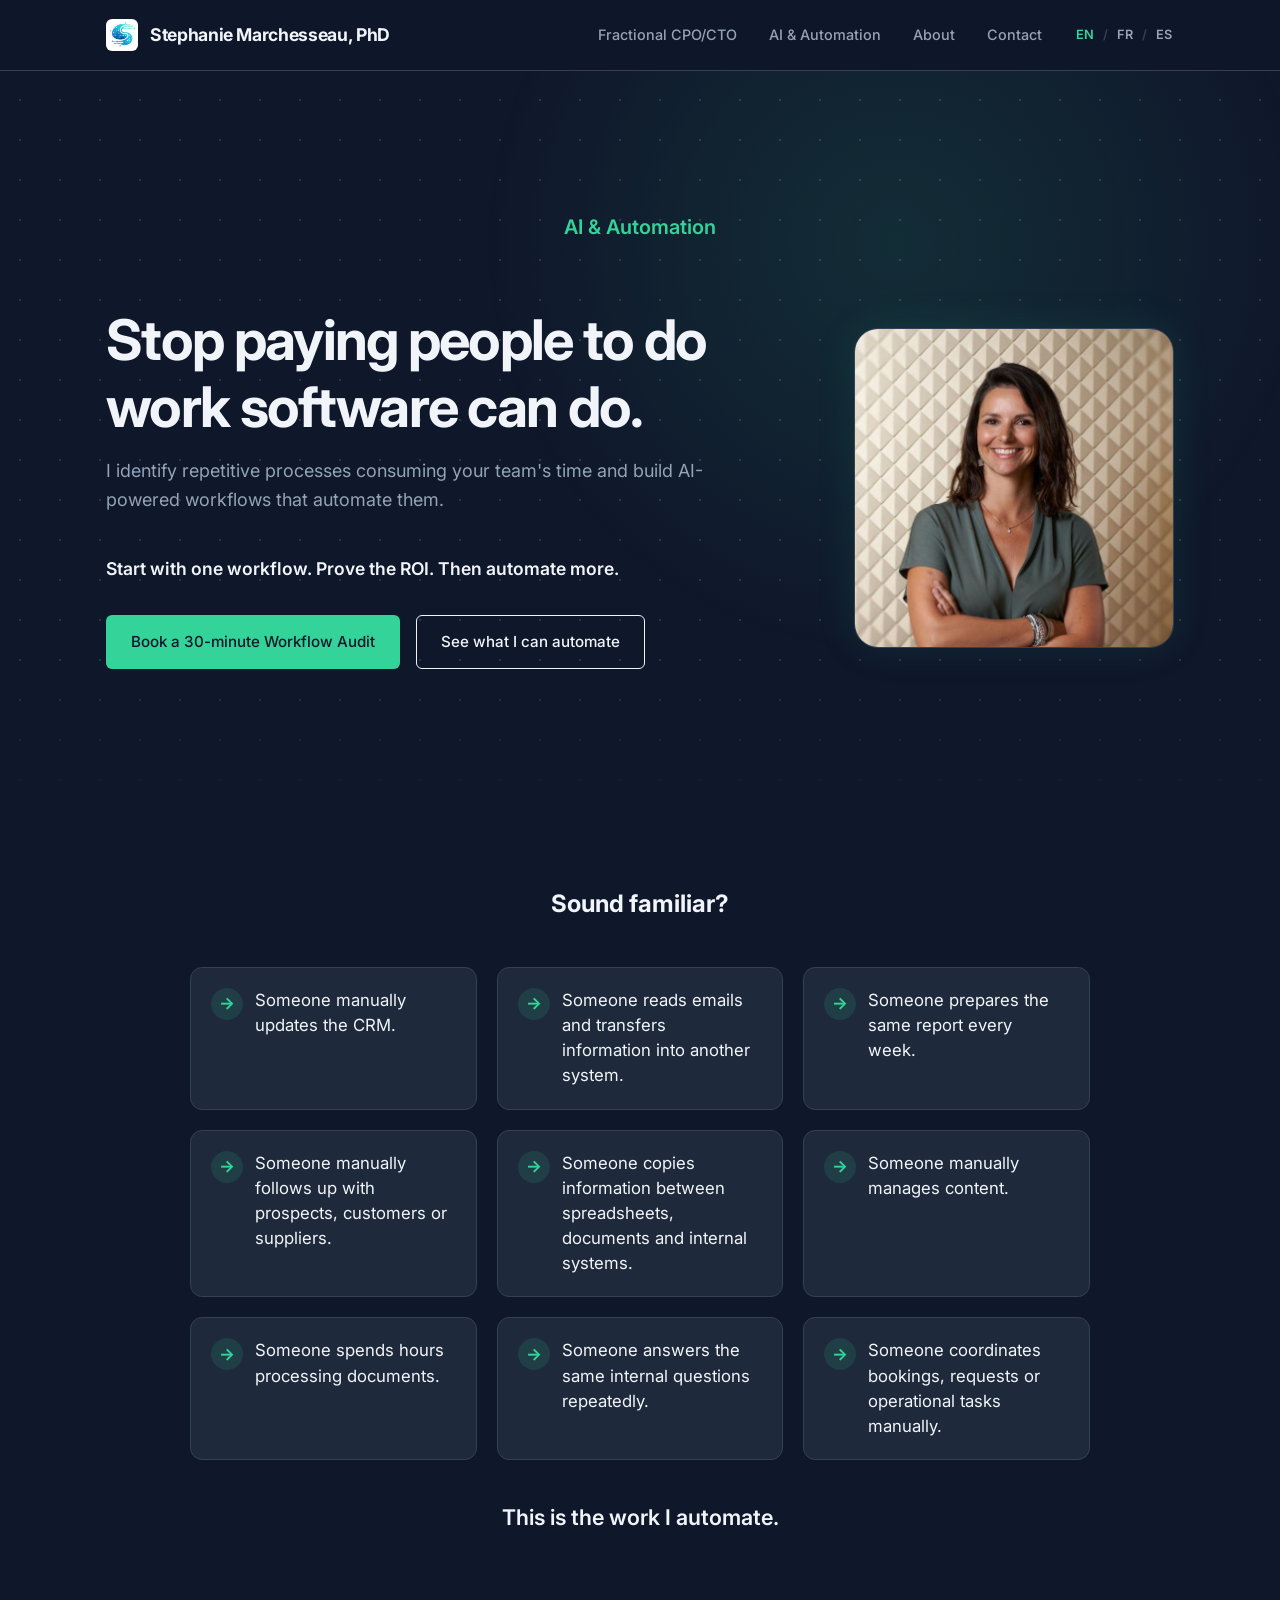
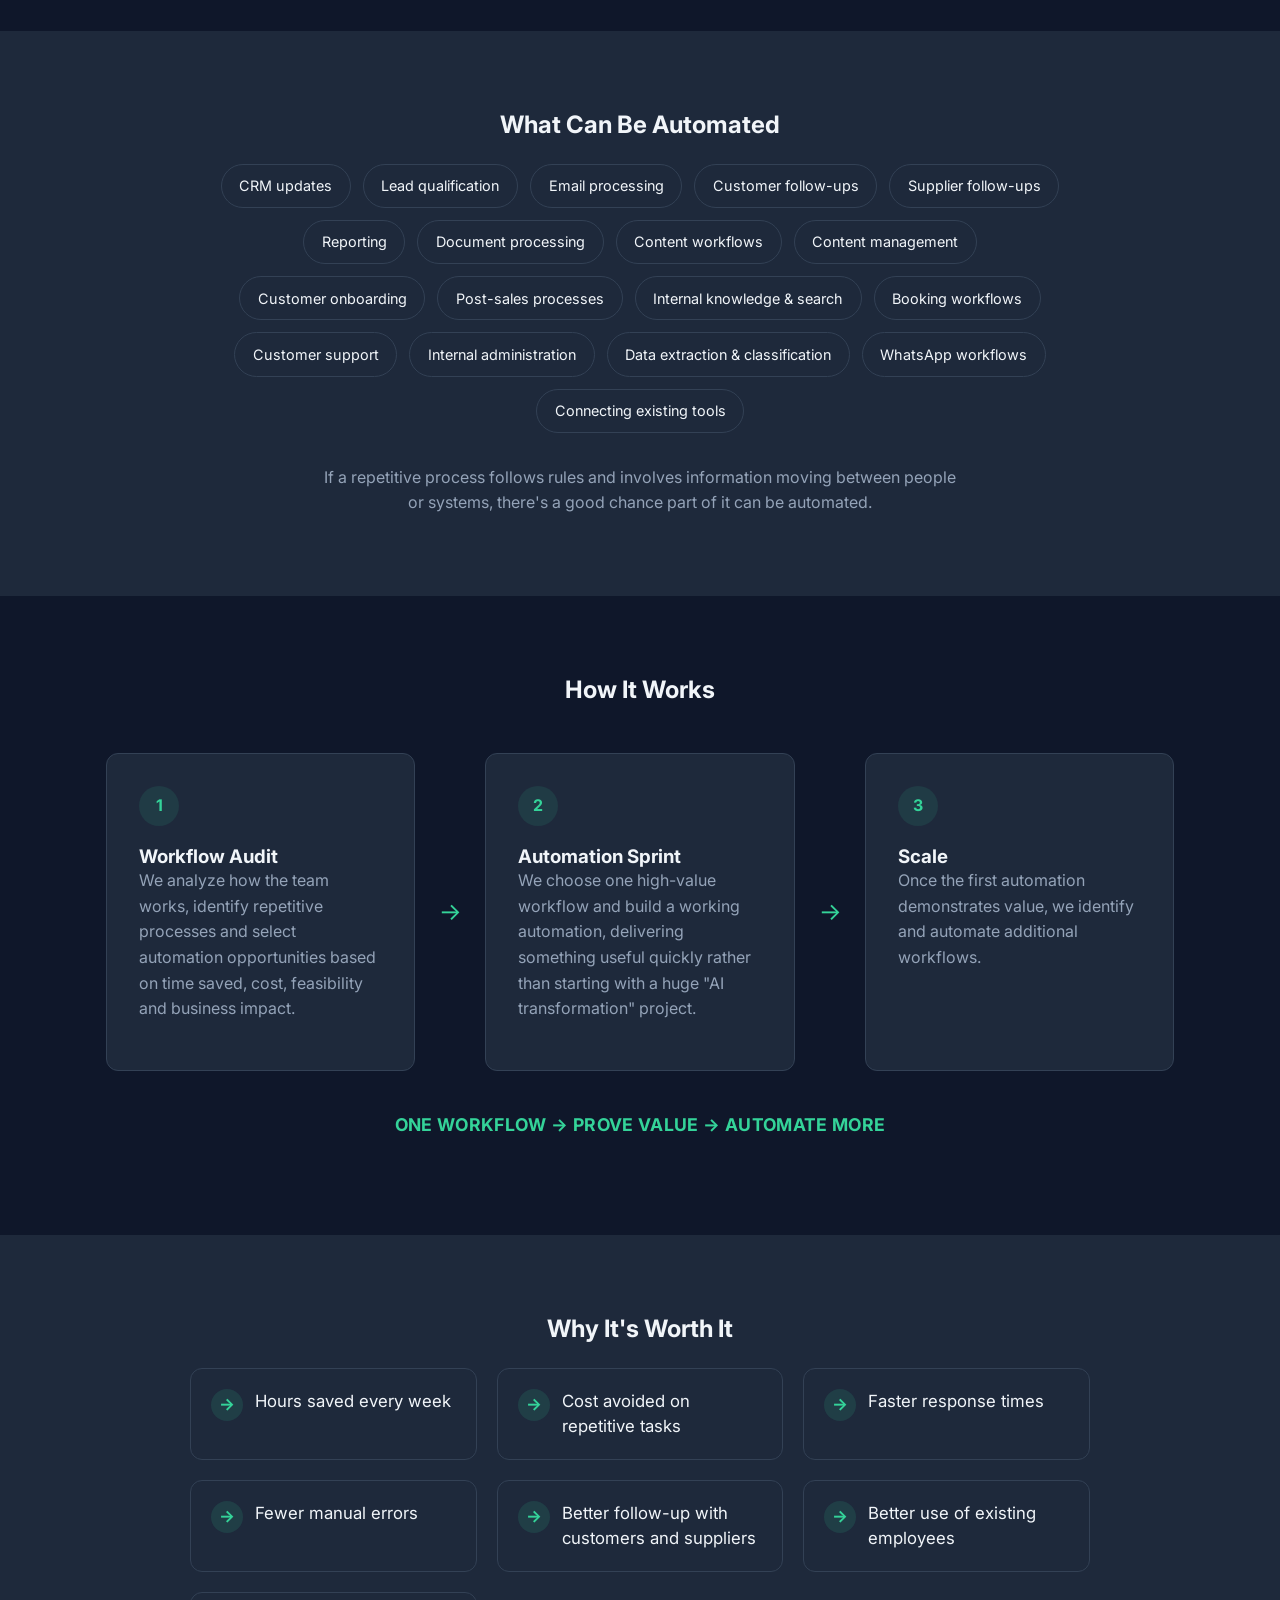
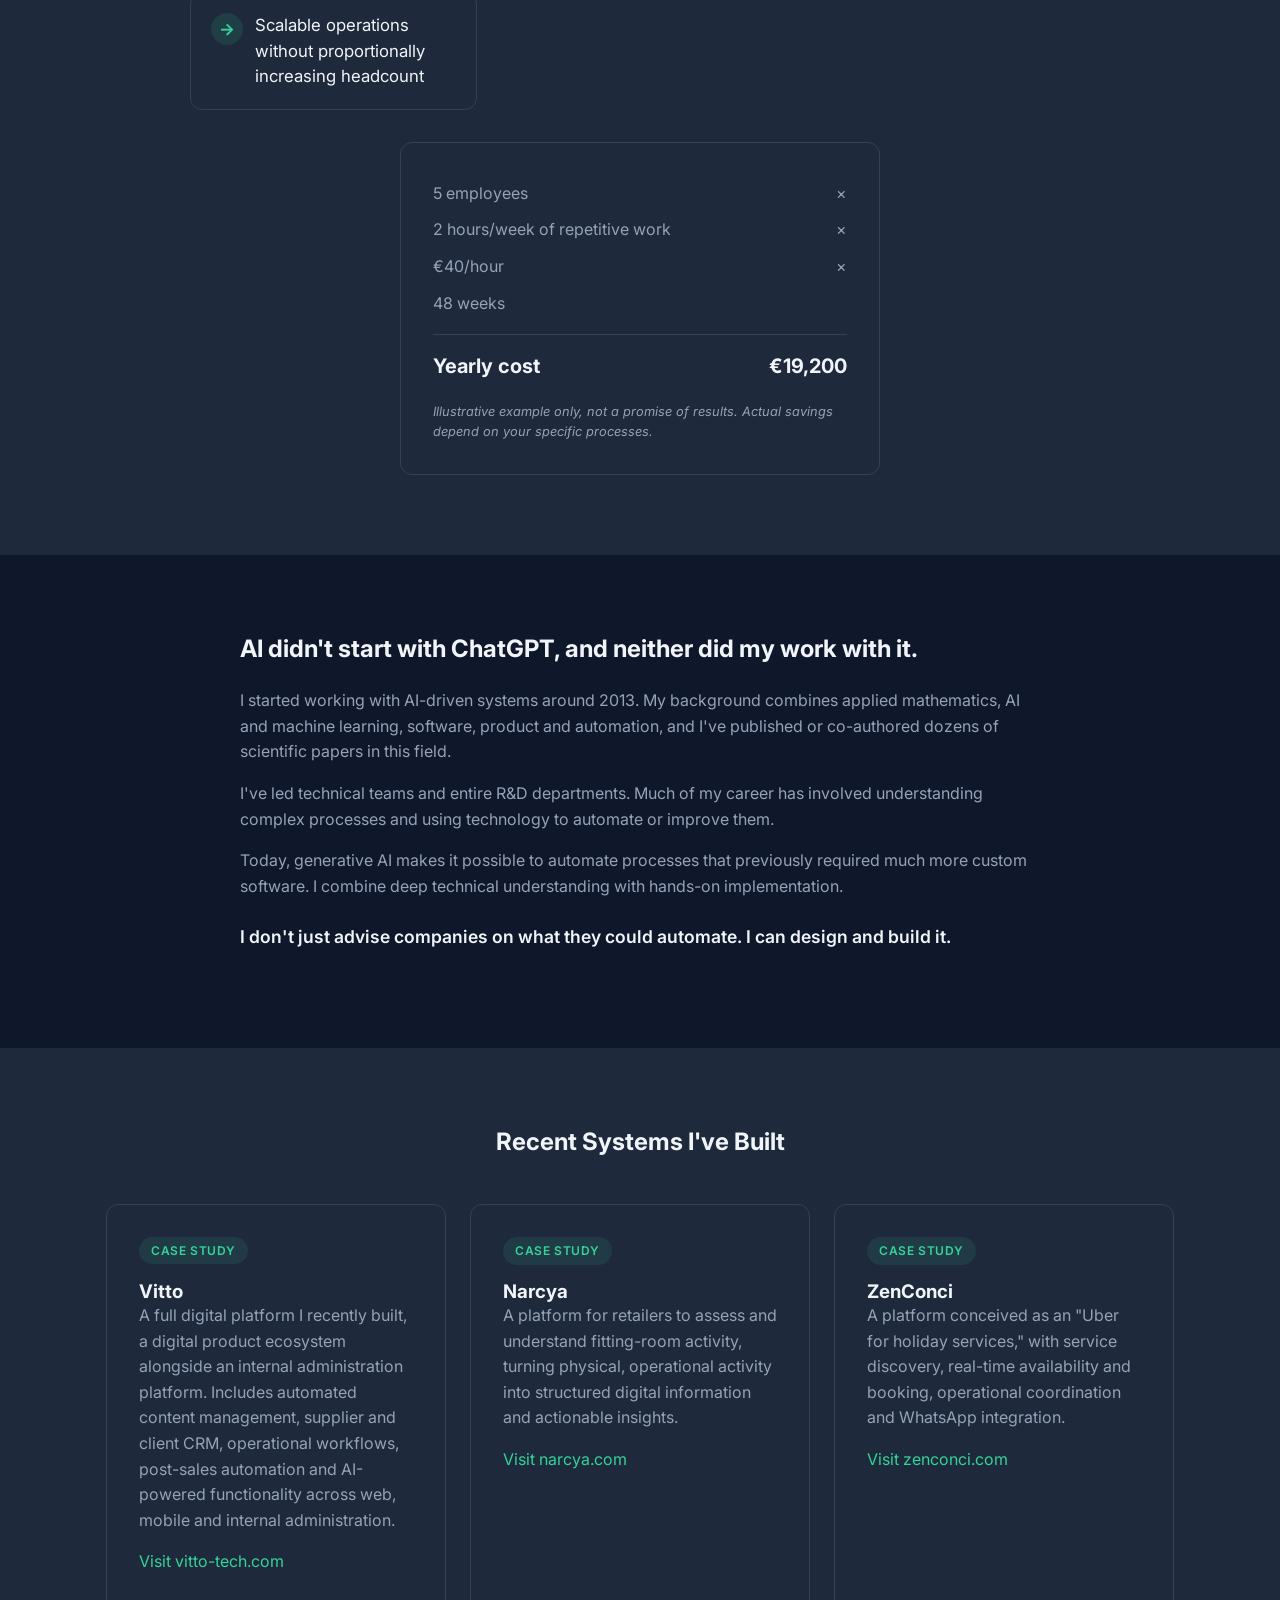
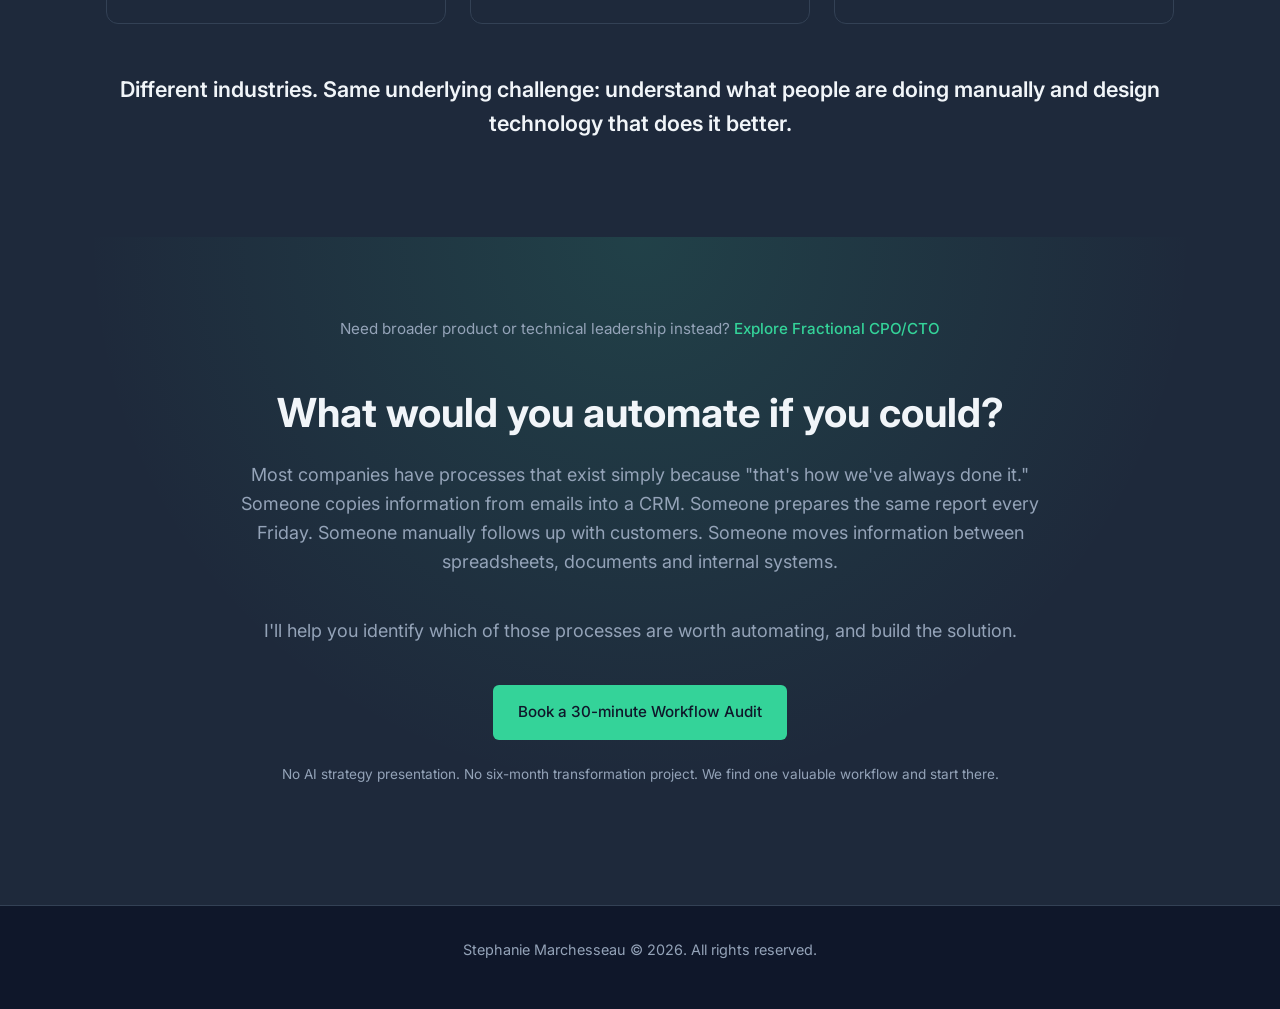
==== ai-automation/index.html @ c2b15dcc "new value prop and languagaes" ====
<!DOCTYPE html>
<html lang="en">
<head>
<!-- Google tag (gtag.js) -->
<script async src="https://www.googletagmanager.com/gtag/js?id=G-QK358FMQ6Q"></script>
<script>
  window.dataLayer = window.dataLayer || [];
  function gtag(){dataLayer.push(arguments);}
  gtag('js', new Date());

  gtag('config', 'G-QK358FMQ6Q');
</script>
    <meta charset="UTF-8">
    <meta name="viewport" content="width=device-width, initial-scale=1.0">
    <title>AI & Business Process Automation | Stephanie Marchesseau</title>
    <meta name="description" content="I identify repetitive processes consuming your team's time and build AI-powered workflows that automate them. Start with one workflow, prove the ROI, then automate more.">
    <meta name="author" content="Stephanie Marchesseau">
    <meta name="robots" content="index, follow">

    <!-- Open Graph / Facebook -->
    <meta property="og:type" content="website">
    <meta property="og:url" content="https://stephaniemarchesseau.com/ai-automation/">
    <meta property="og:title" content="AI & Business Process Automation | Stephanie Marchesseau">
    <meta property="og:description" content="I identify repetitive processes consuming your team's time and build AI-powered workflows that automate them. Start with one workflow, prove the ROI, then automate more.">
    <meta property="og:image" content="https://stephaniemarchesseau.com/assets/img/image.png">

    <!-- Twitter -->
    <meta property="twitter:card" content="summary_large_image">
    <meta property="twitter:url" content="https://stephaniemarchesseau.com/ai-automation/">
    <meta property="twitter:title" content="AI & Business Process Automation | Stephanie Marchesseau">
    <meta property="twitter:description" content="I identify repetitive processes consuming your team's time and build AI-powered workflows that automate them. Start with one workflow, prove the ROI, then automate more.">
    <meta property="twitter:image" content="https://stephaniemarchesseau.com/assets/img/image.png">

    <!-- Canonical Link -->
    <link rel="canonical" href="https://stephaniemarchesseau.com/ai-automation/">

    <!-- Language Alternates -->
    <link rel="alternate" hreflang="en" href="https://stephaniemarchesseau.com/ai-automation/">
    <link rel="alternate" hreflang="fr" href="https://stephaniemarchesseau.com/fr/ai-automation/">
    <link rel="alternate" hreflang="es" href="https://stephaniemarchesseau.com/es/ai-automation/">
    <link rel="alternate" hreflang="x-default" href="https://stephaniemarchesseau.com/ai-automation/">

    <!-- Favicon -->
    <link rel="icon" type="image/png" href="../assets/img/favicon.png?v=2">
    <link rel="shortcut icon" href="../assets/img/favicon.png?v=2">

    <!-- Schema.org Structured Data -->
    <script type="application/ld+json">
    {
      "@context": "https://schema.org",
      "@type": "Person",
      "name": "Stephanie Marchesseau",
      "jobTitle": "AI & Automation Consultant",
      "url": "https://stephaniemarchesseau.com/",
      "image": "https://stephaniemarchesseau.com/assets/img/image.png",
      "sameAs": [
        "https://www.linkedin.com/in/stephanie-marchesseau-51862752/",
        "https://scholar.google.fr/citations?hl=en&user=n8tePfEAAAAJ"
      ],
      "worksFor": {
        "@type": "Organization",
        "name": "Vitto Agtech"
      }
    }
    </script>

    <!-- Google Fonts: Inter -->
    <link rel="preconnect" href="https://fonts.googleapis.com">
    <link rel="preconnect" href="https://fonts.gstatic.com" crossorigin>
    <link href="https://fonts.googleapis.com/css2?family=Inter:wght@300;400;500;600;700&display=swap" rel="stylesheet">

    <link rel="stylesheet" href="../style.css">
</head>
<body>
<!-- Google Tag Manager (noscript) -->
<noscript><iframe src="https://www.googletagmanager.com/ns.html?id=GTM-5TTDVG75"
height="0" width="0" style="display:none;visibility:hidden"></iframe></noscript>
<!-- End Google Tag Manager (noscript) -->
    <!-- Navigation -->
    <nav>
        <div class="container nav-container">
            <a href="../" class="logo" style="color: inherit;">
                <img src="../assets/img/logo.png" alt="Logo">
                Stephanie Marchesseau, PhD
            </a>
            <div class="nav-right">
                <div class="nav-links">
                    <a href="../fractional-cpo-cto/">Fractional CPO/CTO</a>
                    <a href="../ai-automation/">AI &amp; Automation</a>
                    <a href="../#background">About</a>
                    <a href="../#contact">Contact</a>
                </div>
                <div class="lang-switch">
                    <a href="./" class="lang-active">EN</a><span>/</span><a href="../fr/ai-automation/">FR</a><span>/</span><a href="../es/ai-automation/">ES</a>
                </div>
            </div>
        </div>
    </nav>

    <!-- Hero Section -->
    <header class="hero" id="hero">
        <div class="hero-bg"></div>
        <div class="container" style="flex-wrap: wrap;">
            <div class="hero-subtitle fade-in-section" style="width: 100%; text-align: center; margin-bottom: 1rem;">AI &amp; Automation</div>
            <div class="hero-content fade-in-section">
                <h1>Stop paying people to do work software can do.</h1>
                <p class="hero-intro">
                    I identify repetitive processes consuming your team's time and build AI-powered workflows that automate them.
                </p>
                <p class="hero-highlight">Start with one workflow. Prove the ROI. Then automate more.</p>
                <div class="hero-actions">
                    <a href="https://calendly.com/marchesseau-stephanie/audit-intro-meeting" target="_blank" class="btn btn-primary">Book a 30-minute Workflow Audit</a>
                    <a href="#automated" class="btn btn-outline">See what I can automate</a>
                </div>
            </div>
            <div class="hero-image-wrapper fade-in-section">
                <img src="../assets/img/image.png" alt="Stephanie Marchesseau" class="profile-img">
            </div>
        </div>
    </header>

    <!-- Problem -->
    <section id="problem" class="section-padding">
        <div class="container">
            <h2 style="text-align: center; margin-bottom: 3rem;">Sound familiar?</h2>
            <ul class="problem-list fade-in-section">
                <li>Someone manually updates the CRM.</li>
                <li>Someone reads emails and transfers information into another system.</li>
                <li>Someone prepares the same report every week.</li>
                <li>Someone manually follows up with prospects, customers or suppliers.</li>
                <li>Someone copies information between spreadsheets, documents and internal systems.</li>
                <li>Someone manually manages content.</li>
                <li>Someone spends hours processing documents.</li>
                <li>Someone answers the same internal questions repeatedly.</li>
                <li>Someone coordinates bookings, requests or operational tasks manually.</li>
            </ul>
            <p class="section-statement fade-in-section">This is the work I automate.</p>
        </div>
    </section>

    <!-- What Can Be Automated -->
    <section id="automated" class="section-padding bg-section">
        <div class="container">
            <h2 style="text-align: center; margin-bottom: 1.5rem;">What Can Be Automated</h2>
            <div class="tag-cloud fade-in-section">
                <span class="tag-pill">CRM updates</span>
                <span class="tag-pill">Lead qualification</span>
                <span class="tag-pill">Email processing</span>
                <span class="tag-pill">Customer follow-ups</span>
                <span class="tag-pill">Supplier follow-ups</span>
                <span class="tag-pill">Reporting</span>
                <span class="tag-pill">Document processing</span>
                <span class="tag-pill">Content workflows</span>
                <span class="tag-pill">Content management</span>
                <span class="tag-pill">Customer onboarding</span>
                <span class="tag-pill">Post-sales processes</span>
                <span class="tag-pill">Internal knowledge &amp; search</span>
                <span class="tag-pill">Booking workflows</span>
                <span class="tag-pill">Customer support</span>
                <span class="tag-pill">Internal administration</span>
                <span class="tag-pill">Data extraction &amp; classification</span>
                <span class="tag-pill">WhatsApp workflows</span>
                <span class="tag-pill">Connecting existing tools</span>
            </div>
            <p style="text-align: center; max-width: 650px; margin: 0 auto;">If a repetitive process follows rules and involves information moving between people or systems, there's a good chance part of it can be automated.</p>
        </div>
    </section>

    <!-- How It Works -->
    <section id="how-it-works" class="section-padding">
        <div class="container">
            <h2 style="text-align: center; margin-bottom: 3rem;">How It Works</h2>
            <div class="process-flow fade-in-section">
                <div class="process-step">
                    <div class="step-number">1</div>
                    <h3>Workflow Audit</h3>
                    <p>We analyze how the team works, identify repetitive processes and select automation opportunities based on time saved, cost, feasibility and business impact.</p>
                </div>
                <div class="process-arrow">→</div>
                <div class="process-step">
                    <div class="step-number">2</div>
                    <h3>Automation Sprint</h3>
                    <p>We choose one high-value workflow and build a working automation, delivering something useful quickly rather than starting with a huge "AI transformation" project.</p>
                </div>
                <div class="process-arrow">→</div>
                <div class="process-step">
                    <div class="step-number">3</div>
                    <h3>Scale</h3>
                    <p>Once the first automation demonstrates value, we identify and automate additional workflows.</p>
                </div>
            </div>
            <p class="process-tagline">ONE WORKFLOW → PROVE VALUE → AUTOMATE MORE</p>
        </div>
    </section>

    <!-- ROI -->
    <section id="roi" class="section-padding bg-section">
        <div class="container">
            <h2 style="text-align: center; margin-bottom: 1.5rem;">Why It's Worth It</h2>
            <ul class="situations-list fade-in-section" style="margin-bottom: 1rem;">
                <li>Hours saved every week</li>
                <li>Cost avoided on repetitive tasks</li>
                <li>Faster response times</li>
                <li>Fewer manual errors</li>
                <li>Better follow-up with customers and suppliers</li>
                <li>Better use of existing employees</li>
                <li>Scalable operations without proportionally increasing headcount</li>
            </ul>
            <div class="roi-card fade-in-section">
                <div class="roi-line"><span>5 employees</span><span>×</span></div>
                <div class="roi-line"><span>2 hours/week of repetitive work</span><span>×</span></div>
                <div class="roi-line"><span>€40/hour</span><span>×</span></div>
                <div class="roi-line"><span>48 weeks</span><span></span></div>
                <div class="roi-total"><span>Yearly cost</span><span>€19,200</span></div>
                <p class="roi-disclaimer">Illustrative example only, not a promise of results. Actual savings depend on your specific processes.</p>
            </div>
        </div>
    </section>

    <!-- Why Me -->
    <section id="why-me" class="section-padding">
        <div class="container">
            <div class="fade-in-section" style="max-width: 800px; margin: 0 auto;">
                <h2 style="margin-bottom: 1.5rem;">AI didn't start with ChatGPT, and neither did my work with it.</h2>

                <p>I started working with AI-driven systems around 2013. My background combines applied mathematics, AI and machine learning, software, product and automation, and I've published or co-authored dozens of scientific papers in this field.</p>

                <p>I've led technical teams and entire R&D departments. Much of my career has involved understanding complex processes and using technology to automate or improve them.</p>

                <p>Today, generative AI makes it possible to automate processes that previously required much more custom software. I combine deep technical understanding with hands-on implementation.</p>

                <p style="color: var(--text-main); font-weight: 600; font-size: 1.1rem; margin-top: 1.5rem;">I don't just advise companies on what they could automate. I can design and build it.</p>
            </div>
        </div>
    </section>

    <!-- Recent Systems -->
    <section id="portfolio" class="section-padding bg-section">
        <div class="container">
            <h2 style="text-align: center; margin-bottom: 3rem;">Recent Systems I've Built</h2>
            <div class="recognition-grid fade-in-section">
                <a href="https://vitto-tech.com/" target="_blank" class="recognition-card">
                    <div class="recognition-header">
                        <span class="recognition-type">Case Study</span>
                    </div>
                    <h3>Vitto</h3>
                    <p>A full digital platform I recently built, a digital product ecosystem alongside an internal administration platform. Includes automated content management, supplier and client CRM, operational workflows, post-sales automation and AI-powered functionality across web, mobile and internal administration.</p>
                    <p style="color: var(--accent-color);">Visit vitto-tech.com</p>
                </a>
                <a href="https://narcya.com/" target="_blank" class="recognition-card">
                    <div class="recognition-header">
                        <span class="recognition-type">Case Study</span>
                    </div>
                    <h3>Narcya</h3>
                    <p>A platform for retailers to assess and understand fitting-room activity, turning physical, operational activity into structured digital information and actionable insights.</p>
                    <p style="color: var(--accent-color);">Visit narcya.com</p>
                </a>
                <a href="https://zenconci.com/" target="_blank" class="recognition-card">
                    <div class="recognition-header">
                        <span class="recognition-type">Case Study</span>
                    </div>
                    <h3>ZenConci</h3>
                    <p>A platform conceived as an "Uber for holiday services," with service discovery, real-time availability and booking, operational coordination and WhatsApp integration.</p>
                    <p style="color: var(--accent-color);">Visit zenconci.com</p>
                </a>
            </div>
            <p class="section-statement fade-in-section" style="margin-top: 3rem;">Different industries. Same underlying challenge: understand what people are doing manually and design technology that does it better.</p>
        </div>
    </section>

    <!-- Final CTA -->
    <section id="contact" class="section-padding cta-section">
        <div class="container">
            <p class="cross-link fade-in-section">Need broader product or technical leadership instead? <a href="../fractional-cpo-cto/">Explore Fractional CPO/CTO</a></p>
            <div class="contact-section fade-in-section">
                <h2>What would you automate if you could?</h2>
                <p>Most companies have processes that exist simply because "that's how we've always done it." Someone copies information from emails into a CRM. Someone prepares the same report every Friday. Someone manually follows up with customers. Someone moves information between spreadsheets, documents and internal systems.</p>
                <p>I'll help you identify which of those processes are worth automating, and build the solution.</p>
                <div class="hero-actions" style="justify-content: center;">
                    <a href="https://calendly.com/marchesseau-stephanie/audit-intro-meeting" target="_blank" class="btn btn-primary">Book a 30-minute Workflow Audit</a>
                </div>
                <p style="font-size: 0.85rem; margin-top: 1.5rem;">No AI strategy presentation. No six-month transformation project. We find one valuable workflow and start there.</p>
            </div>
        </div>
    </section>

    <!-- Footer -->
    <footer>
        <div class="container">
            <p>Stephanie Marchesseau &copy; <span id="year"></span>. All rights reserved.</p>
        </div>
    </footer>

    <!-- Scripts -->
    <script>
        document.getElementById('year').textContent = new Date().getFullYear();

        const observerOptions = {
            root: null,
            rootMargin: '0px',
            threshold: 0.1
        };

        const observer = new IntersectionObserver((entries, observer) => {
            entries.forEach(entry => {
                if (entry.isIntersecting) {
                    entry.target.classList.add('is-visible');
                    observer.unobserve(entry.target);
                }
            });
        }, observerOptions);

        document.querySelectorAll('.fade-in-section').forEach(section => {
            observer.observe(section);
        });
    </script>
</body>
</html>
---- style.css ----
/* --- CSS VARIABLES & RESET --- */
:root {
    --bg-color: #0f172a; /* Dark Slate */
    --bg-secondary: #1e293b; /* Lighter Slate */
    --text-main: #f1f5f9; /* Off-white */
    --text-muted: #94a3b8; /* Slate 400 */
    --accent-color: #34d399; /* Emerald 400 */
    --accent-hover: #10b981;
    --border-color: #334155;
    --max-width: 1100px;
    --transition: all 0.3s ease;
}

* {
    box-sizing: border-box;
    margin: 0;
    padding: 0;
}

html {
    scroll-behavior: smooth;
    font-size: 16px;
}

body {
    font-family: 'Inter', sans-serif;
    background-color: var(--bg-color);
    color: var(--text-main);
    line-height: 1.6;
    -webkit-font-smoothing: antialiased;
}

/* --- UTILITIES --- */
.container {
    width: 90%;
    max-width: var(--max-width);
    margin: 0 auto;
    padding: 0 1rem;
}

h1, h2, h3, h4 {
    color: var(--text-main);
    font-weight: 700;
    line-height: 1.2;
}

p {
    color: var(--text-muted);
    margin-bottom: 1rem;
}

a {
    text-decoration: none;
    color: inherit;
    transition: var(--transition);
}

.section-padding {
    padding: 5rem 0;
}

/* --- BUTTONS --- */
.btn {
    display: inline-block;
    padding: 0.875rem 1.5rem;
    border-radius: 6px;
    font-weight: 500;
    font-size: 0.95rem;
    cursor: pointer;
    transition: var(--transition);
    border: 1px solid transparent;
}

.btn-primary {
    background-color: var(--accent-color);
    color: var(--bg-color);
}

.btn-primary:hover {
    background-color: var(--accent-hover);
    transform: translateY(-2px);
}

.btn-outline {
    background-color: transparent;
    border-color: var(--text-main);
    color: var(--text-main);
}

.btn-outline:hover {
    border-color: var(--accent-color);
    color: var(--accent-color);
    background-color: rgba(5, 150, 105, 0.05);
}

/* --- NAVIGATION --- */
nav {
    position: fixed;
    top: 0;
    width: 100%;
    background: rgba(15, 23, 42, 0.9);
    backdrop-filter: blur(10px);
    z-index: 1000;
    border-bottom: 1px solid var(--border-color);
}

.nav-container {
    display: flex;
    justify-content: space-between;
    align-items: center;
    height: 70px;
}

.logo {
    display: flex;
    align-items: center;
    gap: 0.75rem;
    font-weight: 700;
    font-size: 1.1rem;
    letter-spacing: -0.02em;
    color: var(--text-main);
}

.logo img {
    height: 32px;
    width: auto;
    border-radius: 6px;
}

.nav-right {
    display: flex;
    align-items: center;
    gap: 2rem;
}

.nav-links {
    display: flex;
    gap: 2rem;
}

.nav-links a {
    font-size: 0.9rem;
    font-weight: 500;
    color: var(--text-muted);
}

.nav-links a:hover {
    color: var(--accent-color);
}

/* --- LANGUAGE SWITCHER --- */
.lang-switch {
    display: flex;
    align-items: center;
    gap: 0.4rem;
    font-size: 0.8rem;
    font-weight: 600;
}

.lang-switch a {
    color: var(--text-muted);
    padding: 0.2rem 0.15rem;
}

.lang-switch a:hover {
    color: var(--accent-color);
}

.lang-switch a.lang-active {
    color: var(--accent-color);
}

.lang-switch span {
    color: var(--border-color);
}

/* --- HERO SECTION --- */
.hero {
    min-height: 90vh;
    display: flex;
    align-items: center;
    position: relative;
    overflow: hidden;
    padding-top: 70px; /* Offset for fixed nav */
}

.hero .container {
    display: flex;
    align-items: center;
    justify-content: space-between;
    gap: 3rem;
}

/* Subtle Network Background Pattern */
.hero-bg {
    position: absolute;
    top: 0;
    left: 0;
    width: 100%;
    height: 100%;
    z-index: -1;
    background-image: 
        radial-gradient(circle at 70% 30%, rgba(52, 211, 153, 0.15) 0%, transparent 40%),
        radial-gradient(var(--border-color) 1px, transparent 1px);
    background-size: 100% 100%, 40px 40px;
    opacity: 0.8;
    mask-image: linear-gradient(to bottom, black 80%, transparent 100%);
    -webkit-mask-image: linear-gradient(to bottom, black 80%, transparent 100%);
}

.hero-content {
    max-width: 700px;
}

.hero h1 {
    font-size: 3.5rem;
    letter-spacing: -0.03em;
    margin-bottom: 1rem;
}

.hero-subtitle {
    font-size: 1.25rem;
    color: var(--accent-color);
    font-weight: 600;
    margin-bottom: 1.5rem;
    display: block;
}

.hero-intro {
    font-size: 1.125rem;
    margin-bottom: 2.5rem;
    max-width: 600px;
}

.hero-actions {
    display: flex;
    gap: 1rem;
}

.hero-image-wrapper {
    flex: 1;
    display: flex;
    justify-content: center;
    position: relative;
}

.profile-img {
    width: 100%;
    max-width: 380px;
    border-radius: 24px;
    border: 1px solid var(--border-color);
    box-shadow: 0 0 40px rgba(52, 211, 153, 0.1);
}

/* --- GRID LAYOUTS --- */
.grid-3 {
    display: grid;
    grid-template-columns: repeat(auto-fit, minmax(300px, 1fr));
    gap: 2.5rem;
}

.grid-4 {
    display: grid;
    grid-template-columns: repeat(auto-fit, minmax(220px, 1fr));
    gap: 2rem;
}

/* --- WHAT I WORK ON --- */
.feature-card {
    padding: 2rem;
    background: var(--bg-secondary);
    border: 1px solid var(--border-color);
    border-radius: 12px;
    transition: var(--transition);
}

.feature-card:hover {
    border-color: var(--accent-color);
    box-shadow: 0 10px 30px -10px rgba(0, 0, 0, 0.05);
}

.icon-box {
    width: 48px;
    height: 48px;
    background: rgba(5, 150, 105, 0.1);
    border-radius: 8px;
    display: flex;
    align-items: center;
    justify-content: center;
    margin-bottom: 1.5rem;
    color: var(--accent-color);
}

.feature-card h3 {
    margin-bottom: 0.75rem;
    font-size: 1.25rem;
}

/* --- BACKGROUND SECTION --- */
.bg-section {
    background-color: var(--bg-secondary);
}

.split-layout {
    display: grid;
    grid-template-columns: 1.5fr 1fr;
    gap: 4rem;
    align-items: center;
}

.timeline-list {
    list-style: none;
    border-left: 2px solid var(--border-color);
    padding-left: 2rem;
}

.timeline-item {
    position: relative;
    margin-bottom: 2rem;
}

.timeline-item::before {
    content: '';
    position: absolute;
    left: -2.4rem; /* Adjust based on border width and padding */
    top: 6px;
    width: 12px;
    height: 12px;
    background: var(--bg-color);
    border: 2px solid var(--accent-color);
    border-radius: 50%;
}

.timeline-item h4 {
    font-size: 1.1rem;
    margin-bottom: 0.25rem;
}

.timeline-item span {
    font-size: 0.9rem;
    color: var(--text-muted);
}

/* --- HOW I WORK (CARDS) --- */
.service-card {
    background: var(--bg-secondary);
    padding: 2.5rem;
    border-radius: 12px;
    text-align: center;
    transition: var(--transition);
}

.service-card:hover {
    transform: translateY(-5px);
    background: #334155;
    box-shadow: 0 20px 25px -5px rgba(0, 0, 0, 0.1), 0 10px 10px -5px rgba(0, 0, 0, 0.04);
}

.service-card h3 {
    margin-bottom: 1rem;
    color: var(--text-main);
}

/* --- FINAL CTA (highlighted spotlight section) --- */
.cta-section {
    position: relative;
    background: var(--bg-secondary);
    overflow: hidden;
}

.cta-section::before {
    content: '';
    position: absolute;
    inset: 0;
    background: radial-gradient(circle at 50% 0%, rgba(52, 211, 153, 0.14) 0%, transparent 60%);
    pointer-events: none;
}

.cta-section .container {
    position: relative;
}

.cta-section .cross-link {
    margin-bottom: 3rem;
}

/* --- CONTACT --- */
.contact-section {
    text-align: center;
    max-width: 800px;
    margin: 0 auto;
}

.contact-section h2 {
    font-size: 2.5rem;
    margin-bottom: 1.5rem;
}

.contact-section p {
    font-size: 1.125rem;
    margin-bottom: 2.5rem;
}

/* --- FOOTER --- */
footer {
    padding: 2rem 0;
    border-top: 1px solid var(--border-color);
    text-align: center;
    color: var(--text-muted);
    font-size: 0.9rem;
}

/* --- RECOGNITION SECTION --- */
.recognition-grid {
    display: grid;
    grid-template-columns: repeat(auto-fit, minmax(300px, 1fr));
    gap: 1.5rem;
}

.recognition-card {
    background: var(--bg-secondary);
    padding: 2rem;
    border-radius: 12px;
    border: 1px solid var(--border-color);
    transition: var(--transition);
    display: flex;
    flex-direction: column;
}

.recognition-card:hover {
    border-color: var(--accent-color);
    transform: translateY(-3px);
}

.recognition-header {
    display: flex;
    justify-content: space-between;
    align-items: center;
    margin-bottom: 1rem;
}

.recognition-type {
    font-size: 0.75rem;
    text-transform: uppercase;
    letter-spacing: 0.05em;
    color: var(--accent-color);
    background: rgba(52, 211, 153, 0.1);
    padding: 0.25rem 0.75rem;
    border-radius: 999px;
    font-weight: 600;
}

.recognition-year {
    font-size: 0.9rem;
    color: var(--text-muted);
    font-family: monospace;
}

/* --- TALKS SECTION --- */
.talk-card {
    display: block;
    background: var(--bg-secondary);
    border: 1px solid var(--border-color);
    border-radius: 12px;
    overflow: hidden;
    transition: var(--transition);
    height: 100%;
}

.talk-card:hover {
    transform: translateY(-5px);
    border-color: var(--accent-color);
    box-shadow: 0 10px 30px -10px rgba(0, 0, 0, 0.2);
}

.talk-thumbnail {
    position: relative;
    padding-top: 56.25%; /* 16:9 aspect ratio */
    background-color: var(--bg-color);
    overflow: hidden;
}

.talk-thumbnail img {
    position: absolute;
    top: 0;
    left: 0;
    width: 100%;
    height: 100%;
    object-fit: cover;
    transition: transform 0.5s ease;
}

.talk-thumbnail iframe {
    position: absolute;
    top: 0;
    left: 0;
    width: 100%;
    height: 100%;
    border: 0;
}

.talk-card:hover .talk-thumbnail img {
    transform: scale(1.05);
}

.talk-content {
    padding: 1.5rem;
}

/* --- ANIMATIONS --- */
.fade-in-section {
    opacity: 0;
    transform: translateY(20px);
    transition: opacity 0.8s ease-out, transform 0.8s ease-out;
    will-change: opacity, visibility;
}

.fade-in-section.is-visible {
    opacity: 1;
    transform: none;
}

/* --- EYEBROW / KICKER (reusable outside hero) --- */
.eyebrow {
    display: block;
    font-size: 0.85rem;
    text-transform: uppercase;
    letter-spacing: 0.08em;
    color: var(--accent-color);
    font-weight: 600;
    margin-bottom: 0.75rem;
}

.hero-highlight {
    color: var(--text-main);
    font-weight: 600;
    font-size: 1.1rem;
    margin-bottom: 2rem;
}

.cross-link {
    text-align: center;
    color: var(--text-muted);
    font-size: 0.95rem;
    margin-bottom: -1rem;
}

.cross-link a {
    color: var(--accent-color);
    font-weight: 500;
}

/* --- TWO-PATH SECTION (homepage) --- */
.path-grid {
    display: grid;
    grid-template-columns: repeat(auto-fit, minmax(320px, 1fr));
    gap: 2rem;
}

.path-card {
    display: flex;
    flex-direction: column;
    padding: 2.5rem;
    background: var(--bg-secondary);
    border: 1px solid var(--border-color);
    border-radius: 12px;
    transition: var(--transition);
}

.path-card:hover {
    border-color: var(--accent-color);
    transform: translateY(-4px);
}

.path-trigger {
    font-style: italic;
    color: var(--text-muted);
    margin-bottom: 0.5rem;
}

.path-card h3 {
    font-size: 1.5rem;
    margin-bottom: 0.75rem;
}

.path-card .btn {
    margin-top: 1.5rem;
    align-self: flex-start;
}

/* --- PROBLEM / SITUATIONS CARDS --- */
.problem-list,
.situations-list {
    display: grid;
    grid-template-columns: repeat(auto-fit, minmax(280px, 1fr));
    gap: 1.25rem;
    max-width: 900px;
    margin: 0 auto;
    list-style: none;
}

.problem-list li,
.situations-list li {
    padding: 1.25rem 1.5rem 1.25rem 4rem;
    background: var(--bg-secondary);
    border: 1px solid var(--border-color);
    border-radius: 12px;
    color: var(--text-main);
    font-size: 1.05rem;
    line-height: 1.5;
    position: relative;
    transition: var(--transition);
}

.problem-list li:hover,
.situations-list li:hover {
    border-color: var(--accent-color);
    transform: translateY(-3px);
}

.problem-list li::before,
.situations-list li::before {
    content: '→';
    position: absolute;
    left: 1.25rem;
    top: 1.25rem;
    width: 2rem;
    height: 2rem;
    border-radius: 50%;
    background: rgba(52, 211, 153, 0.12);
    color: var(--accent-color);
    font-weight: 700;
    display: flex;
    align-items: center;
    justify-content: center;
}

.section-statement {
    text-align: center;
    font-size: 1.35rem;
    font-weight: 600;
    color: var(--text-main);
    margin-top: 2.5rem;
}

/* --- TAG CLOUD (what can be automated) --- */
.tag-cloud {
    display: flex;
    flex-wrap: wrap;
    justify-content: center;
    gap: 0.75rem;
    max-width: 850px;
    margin: 0 auto 2rem;
}

.tag-pill {
    padding: 0.6rem 1.1rem;
    background: var(--bg-secondary);
    border: 1px solid var(--border-color);
    border-radius: 999px;
    color: var(--text-main);
    font-size: 0.9rem;
}

/* --- PROCESS FLOW (how it works) --- */
.process-flow {
    display: flex;
    align-items: stretch;
    justify-content: center;
    flex-wrap: wrap;
    gap: 1.5rem;
}

.process-step {
    flex: 1;
    min-width: 240px;
    padding: 2rem;
    background: var(--bg-secondary);
    border: 1px solid var(--border-color);
    border-radius: 12px;
}

.step-number {
    width: 40px;
    height: 40px;
    border-radius: 50%;
    background: rgba(52, 211, 153, 0.1);
    color: var(--accent-color);
    font-weight: 700;
    display: flex;
    align-items: center;
    justify-content: center;
    margin-bottom: 1.25rem;
}

.process-arrow {
    display: flex;
    align-items: center;
    justify-content: center;
    color: var(--accent-color);
    font-size: 1.5rem;
    flex: 0 0 auto;
}

.process-tagline {
    text-align: center;
    margin-top: 2.5rem;
    font-size: 1.1rem;
    font-weight: 700;
    letter-spacing: 0.02em;
    color: var(--accent-color);
}

/* --- ROI CARD --- */
.roi-card {
    max-width: 480px;
    margin: 2rem auto 0;
    padding: 2rem;
    background: var(--bg-secondary);
    border: 1px solid var(--border-color);
    border-radius: 12px;
}

.roi-line {
    display: flex;
    justify-content: space-between;
    padding: 0.35rem 0;
    color: var(--text-muted);
}

.roi-total {
    display: flex;
    justify-content: space-between;
    border-top: 1px solid var(--border-color);
    margin-top: 0.75rem;
    padding-top: 0.9rem;
    font-weight: 700;
    color: var(--text-main);
    font-size: 1.25rem;
}

.roi-disclaimer {
    font-size: 0.8rem;
    color: var(--text-muted);
    font-style: italic;
    margin-top: 1.25rem;
    margin-bottom: 0;
}

/* --- RESPONSIVE --- */
@media (max-width: 768px) {
    .hero h1 {
        font-size: 2.5rem;
    }
    
    .split-layout {
        grid-template-columns: 1fr;
        gap: 2rem;
    }

    .nav-links {
        display: none; /* Simple hide for mobile MVP */
    }
    
    .hero-actions {
        flex-direction: column;
    }

    .hero .container {
        flex-direction: column-reverse;
        text-align: center;
    }
    
    .btn {
        width: 100%;
        text-align: center;
    }

    .path-card .btn {
        align-self: stretch;
        text-align: center;
    }

    .process-flow {
        flex-direction: column;
    }

    .process-arrow {
        transform: rotate(90deg);
    }

    .problem-list li,
    .situations-list li {
        padding: 1.1rem 1.25rem 1.1rem 3.5rem;
        font-size: 1rem;
    }

    .problem-list li::before,
    .situations-list li::before {
        left: 1rem;
        top: 1.1rem;
        width: 1.75rem;
        height: 1.75rem;
    }
}
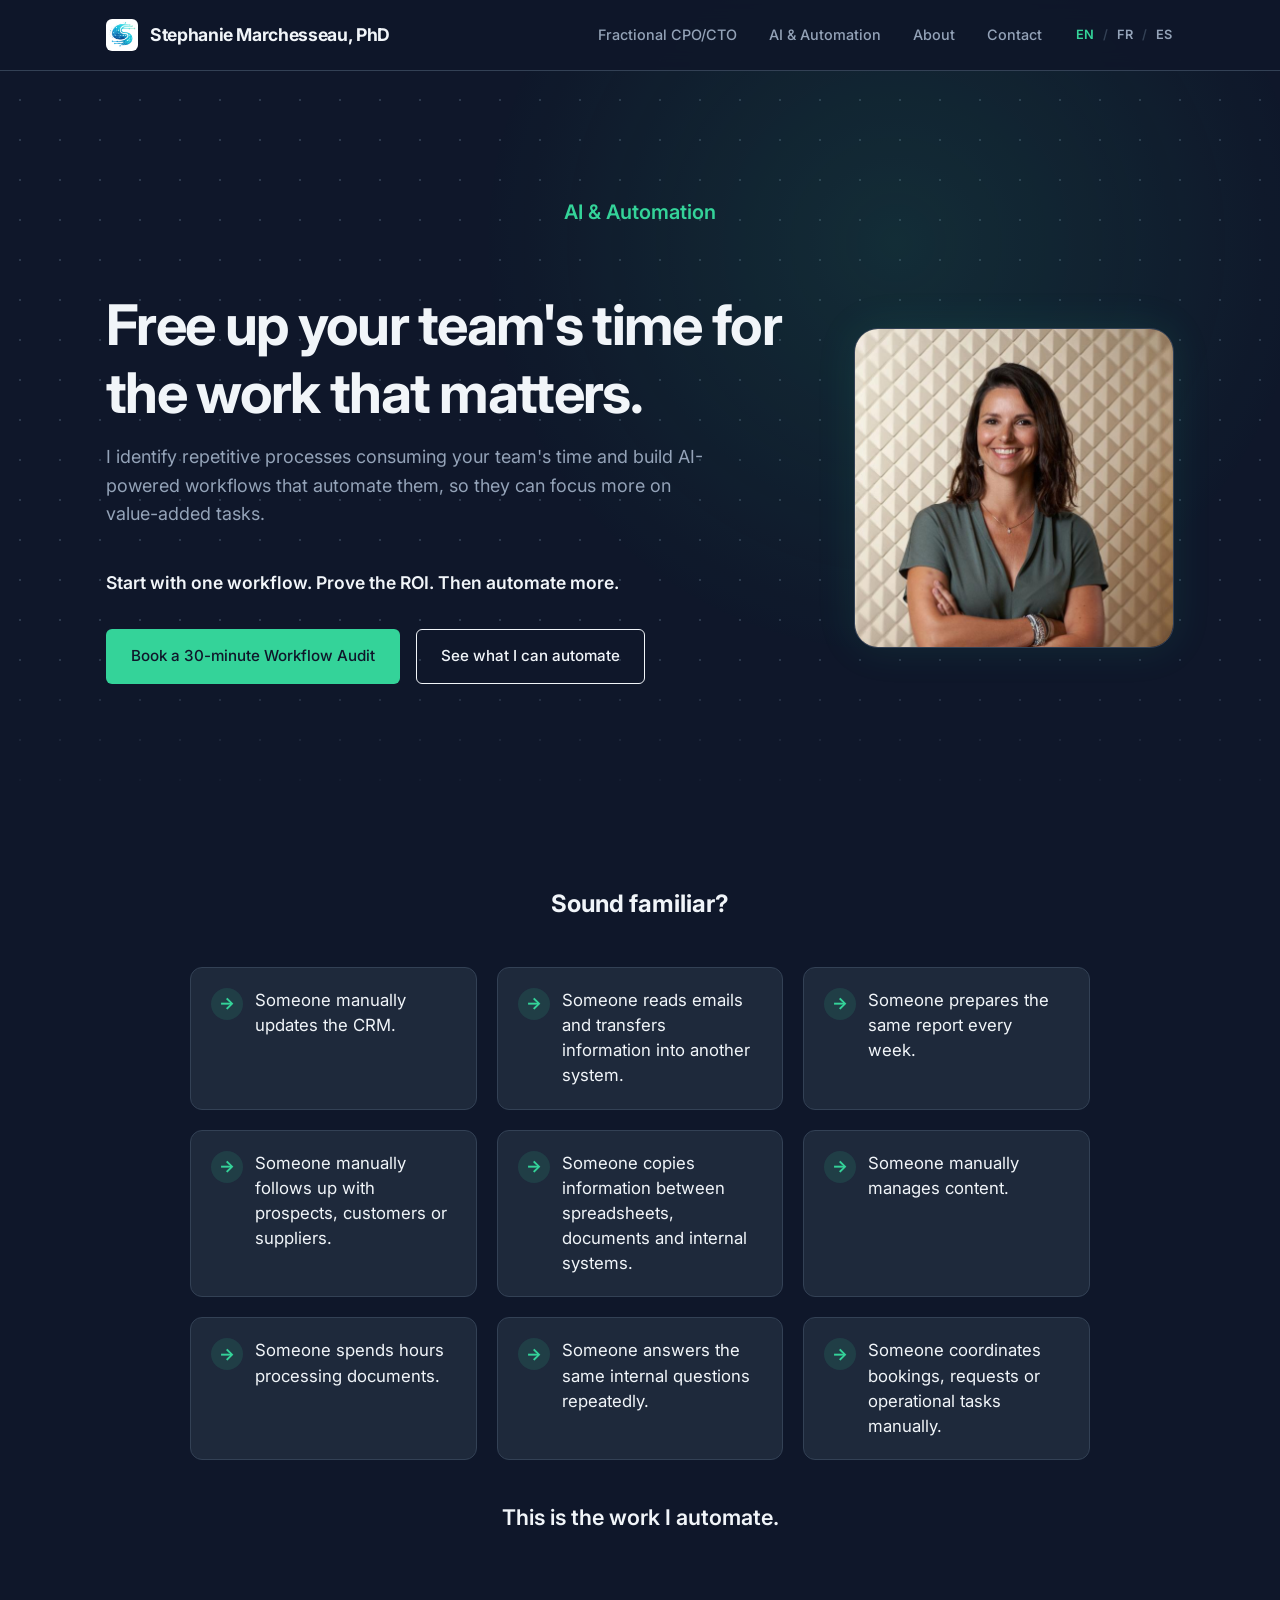
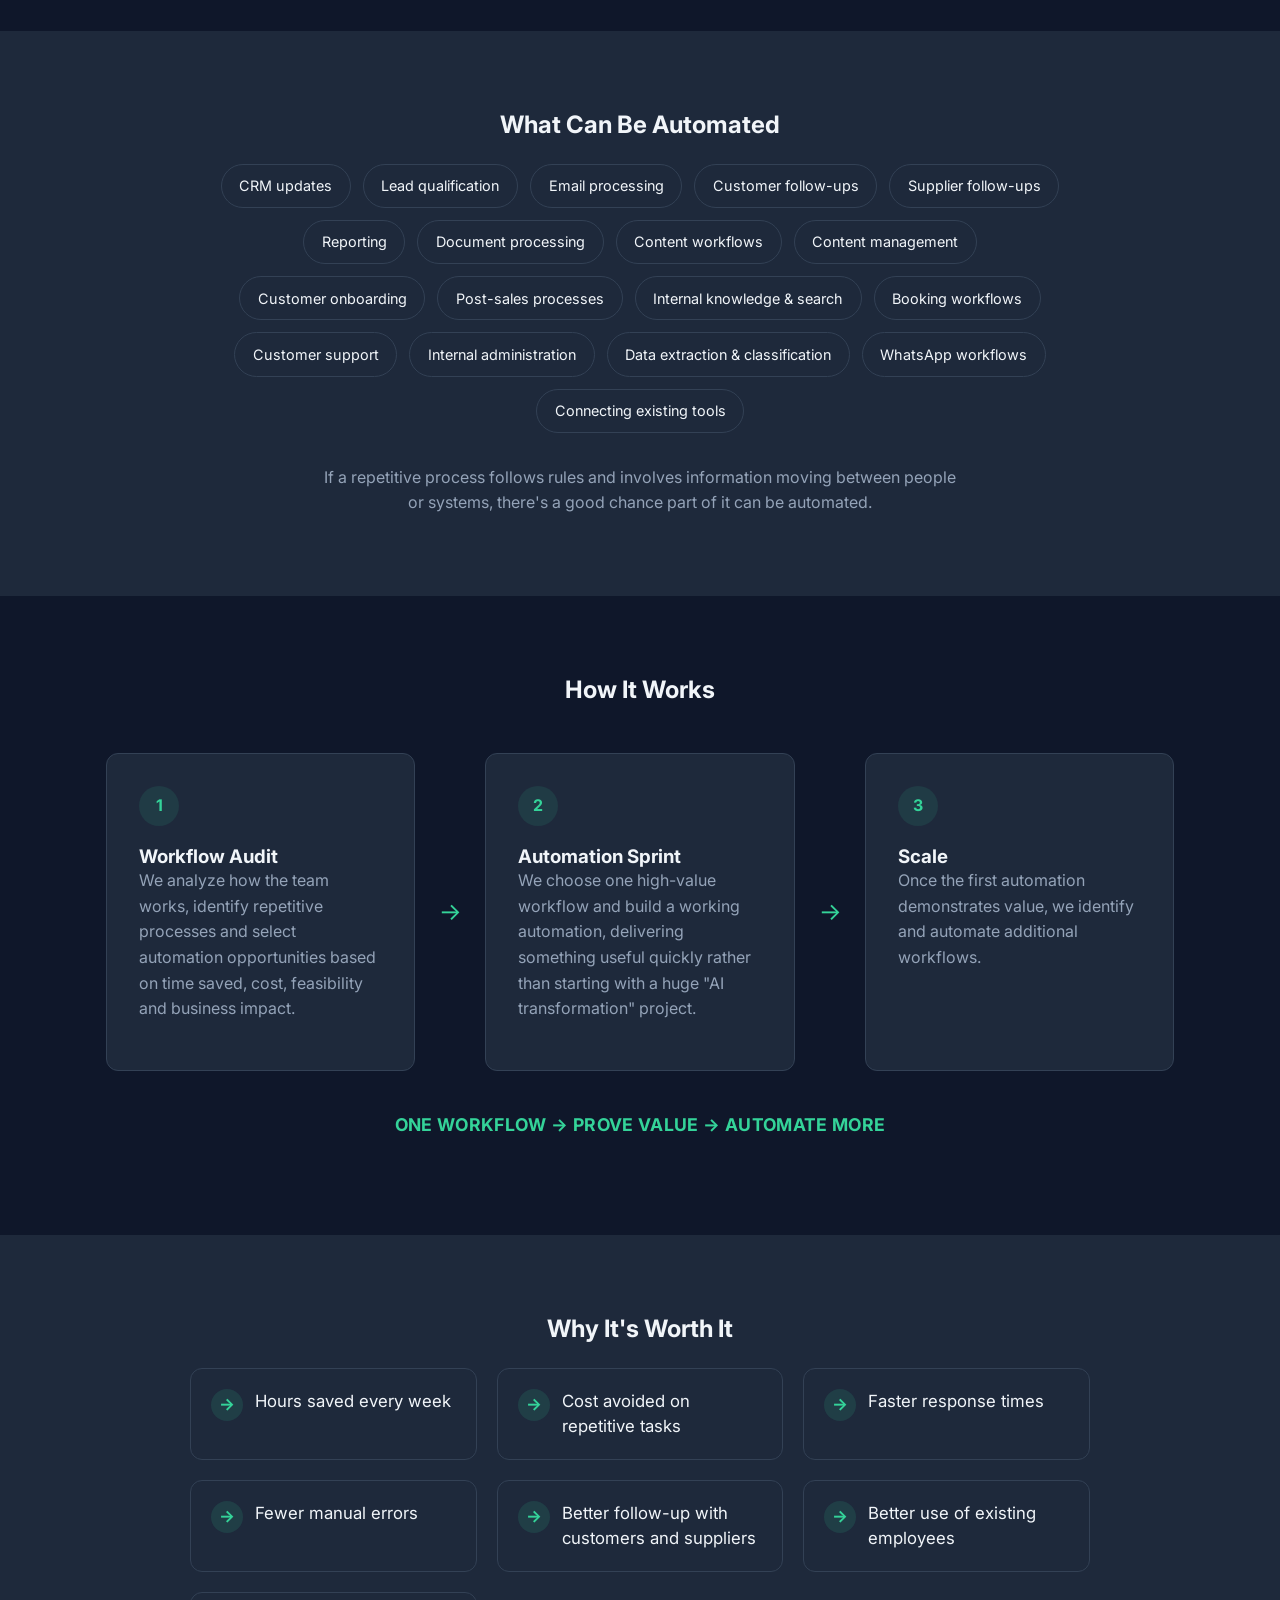
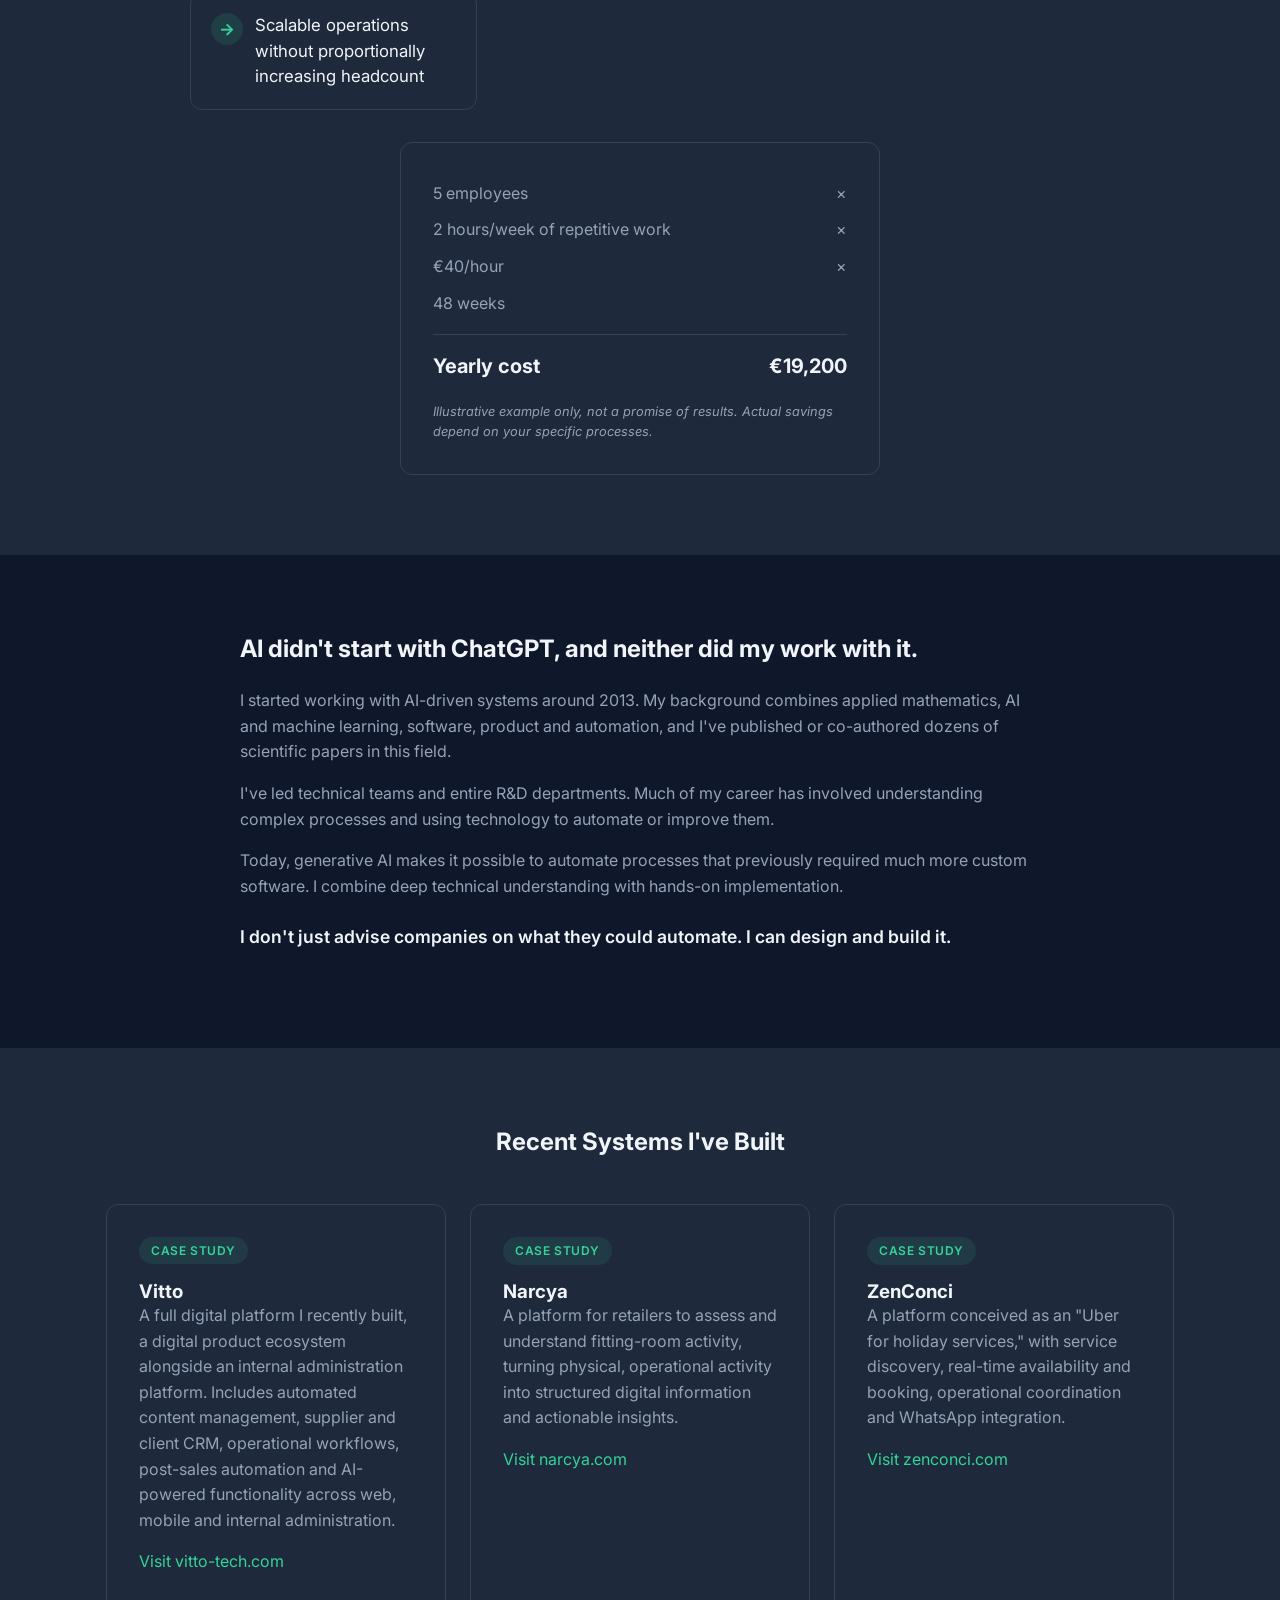
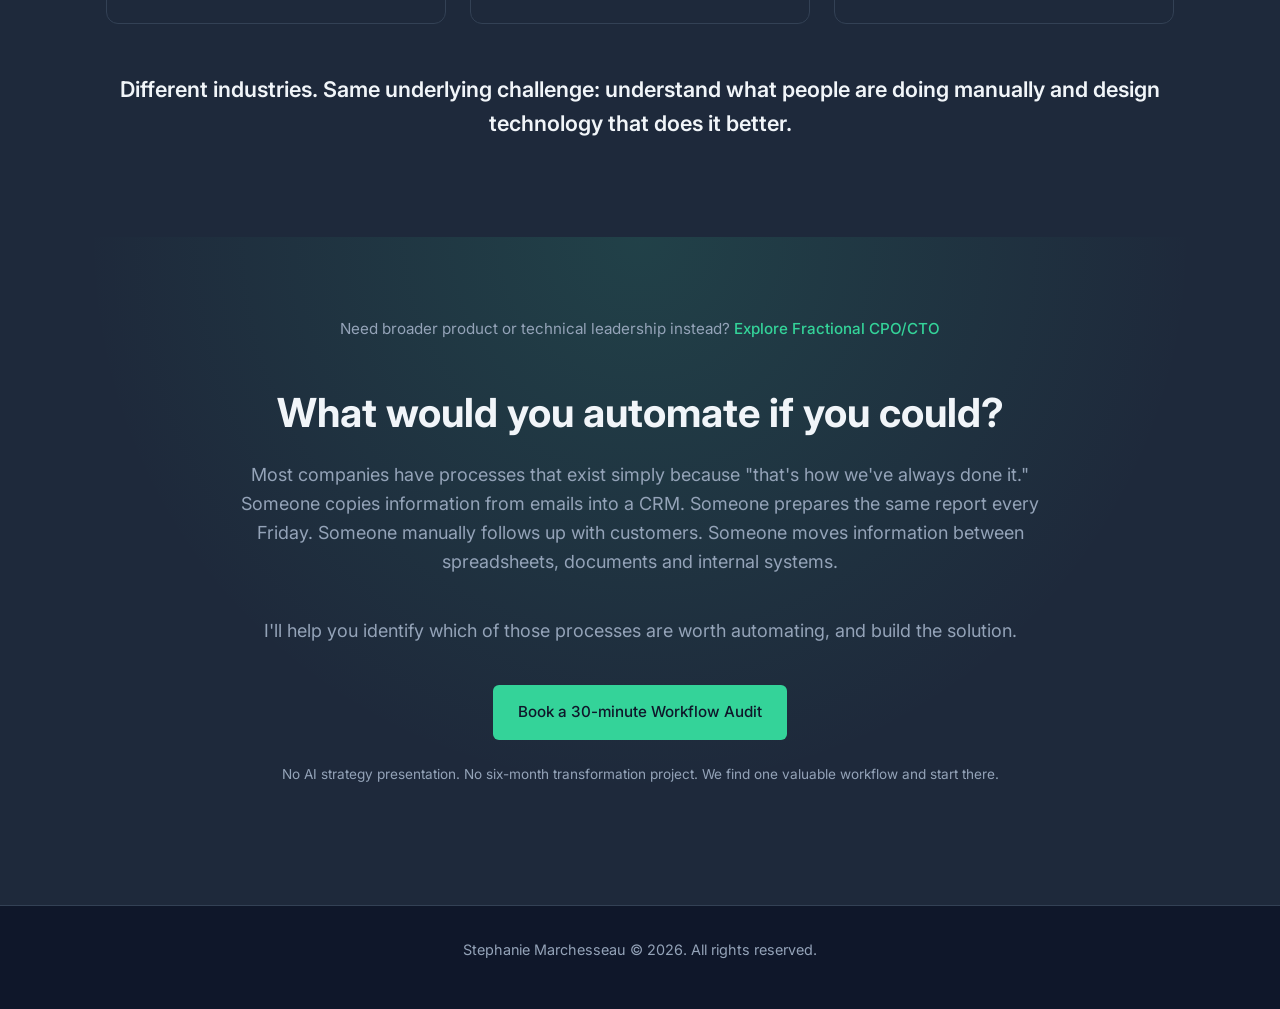
==== commit e82285a5: "rephrase header" ====
--- a/ai-automation/index.html
+++ b/ai-automation/index.html
@@ -93,6 +93,9 @@
                 <div class="lang-switch">
                     <a href="./" class="lang-active">EN</a><span>/</span><a href="../fr/ai-automation/">FR</a><span>/</span><a href="../es/ai-automation/">ES</a>
                 </div>
+                <button class="nav-toggle" aria-label="Toggle menu" aria-expanded="false">
+                    <span></span><span></span><span></span>
+                </button>
             </div>
         </div>
     </nav>
@@ -103,9 +106,9 @@
         <div class="container" style="flex-wrap: wrap;">
             <div class="hero-subtitle fade-in-section" style="width: 100%; text-align: center; margin-bottom: 1rem;">AI &amp; Automation</div>
             <div class="hero-content fade-in-section">
-                <h1>Stop paying people to do work software can do.</h1>
+                <h1>Free up your team's time for the work that matters.</h1>
                 <p class="hero-intro">
-                    I identify repetitive processes consuming your team's time and build AI-powered workflows that automate them.
+                    I identify repetitive processes consuming your team's time and build AI-powered workflows that automate them, so they can focus more on value-added tasks.
                 </p>
                 <p class="hero-highlight">Start with one workflow. Prove the ROI. Then automate more.</p>
                 <div class="hero-actions">
@@ -292,27 +295,6 @@
     </footer>
 
     <!-- Scripts -->
-    <script>
-        document.getElementById('year').textContent = new Date().getFullYear();
-
-        const observerOptions = {
-            root: null,
-            rootMargin: '0px',
-            threshold: 0.1
-        };
-
-        const observer = new IntersectionObserver((entries, observer) => {
-            entries.forEach(entry => {
-                if (entry.isIntersecting) {
-                    entry.target.classList.add('is-visible');
-                    observer.unobserve(entry.target);
-                }
-            });
-        }, observerOptions);
-
-        document.querySelectorAll('.fade-in-section').forEach(section => {
-            observer.observe(section);
-        });
-    </script>
+    <script src="../script.js"></script>
 </body>
 </html>
--- a/style.css
+++ b/style.css
@@ -172,6 +172,47 @@
 
 .lang-switch span {
     color: var(--border-color);
+}
+
+/* --- MOBILE NAV TOGGLE (hamburger) --- */
+.nav-toggle {
+    display: none;
+    position: relative;
+    width: 28px;
+    height: 20px;
+    background: none;
+    border: none;
+    padding: 0;
+    cursor: pointer;
+    flex-shrink: 0;
+}
+
+.nav-toggle span {
+    position: absolute;
+    left: 0;
+    width: 100%;
+    height: 2px;
+    background: var(--text-main);
+    border-radius: 2px;
+    transition: var(--transition);
+}
+
+.nav-toggle span:nth-child(1) { top: 0; }
+.nav-toggle span:nth-child(2) { top: 9px; }
+.nav-toggle span:nth-child(3) { top: 18px; }
+
+.nav-toggle.is-active span:nth-child(1) {
+    top: 9px;
+    transform: rotate(45deg);
+}
+
+.nav-toggle.is-active span:nth-child(2) {
+    opacity: 0;
+}
+
+.nav-toggle.is-active span:nth-child(3) {
+    top: 9px;
+    transform: rotate(-45deg);
 }
 
 /* --- HERO SECTION --- */
@@ -758,10 +799,55 @@
         gap: 2rem;
     }
 
+    .logo {
+        font-size: 0.75rem;
+        gap: 0.4rem;
+        white-space: nowrap;
+    }
+
+    .logo img {
+        height: 22px;
+    }
+
+    .nav-right {
+        gap: 0.6rem;
+    }
+
+    .lang-switch {
+        font-size: 0.68rem;
+        gap: 0.25rem;
+    }
+
+    .nav-toggle {
+        display: block;
+    }
+
     .nav-links {
-        display: none; /* Simple hide for mobile MVP */
-    }
-    
+        display: none;
+        position: absolute;
+        top: 70px;
+        left: 0;
+        width: 100%;
+        flex-direction: column;
+        gap: 0;
+        background: rgba(15, 23, 42, 0.98);
+        backdrop-filter: blur(10px);
+        border-bottom: 1px solid var(--border-color);
+    }
+
+    .nav-links.is-open {
+        display: flex;
+    }
+
+    .nav-links a {
+        padding: 1rem 1.5rem;
+        border-bottom: 1px solid var(--border-color);
+    }
+
+    .nav-links a:last-child {
+        border-bottom: none;
+    }
+
     .hero-actions {
         flex-direction: column;
     }
